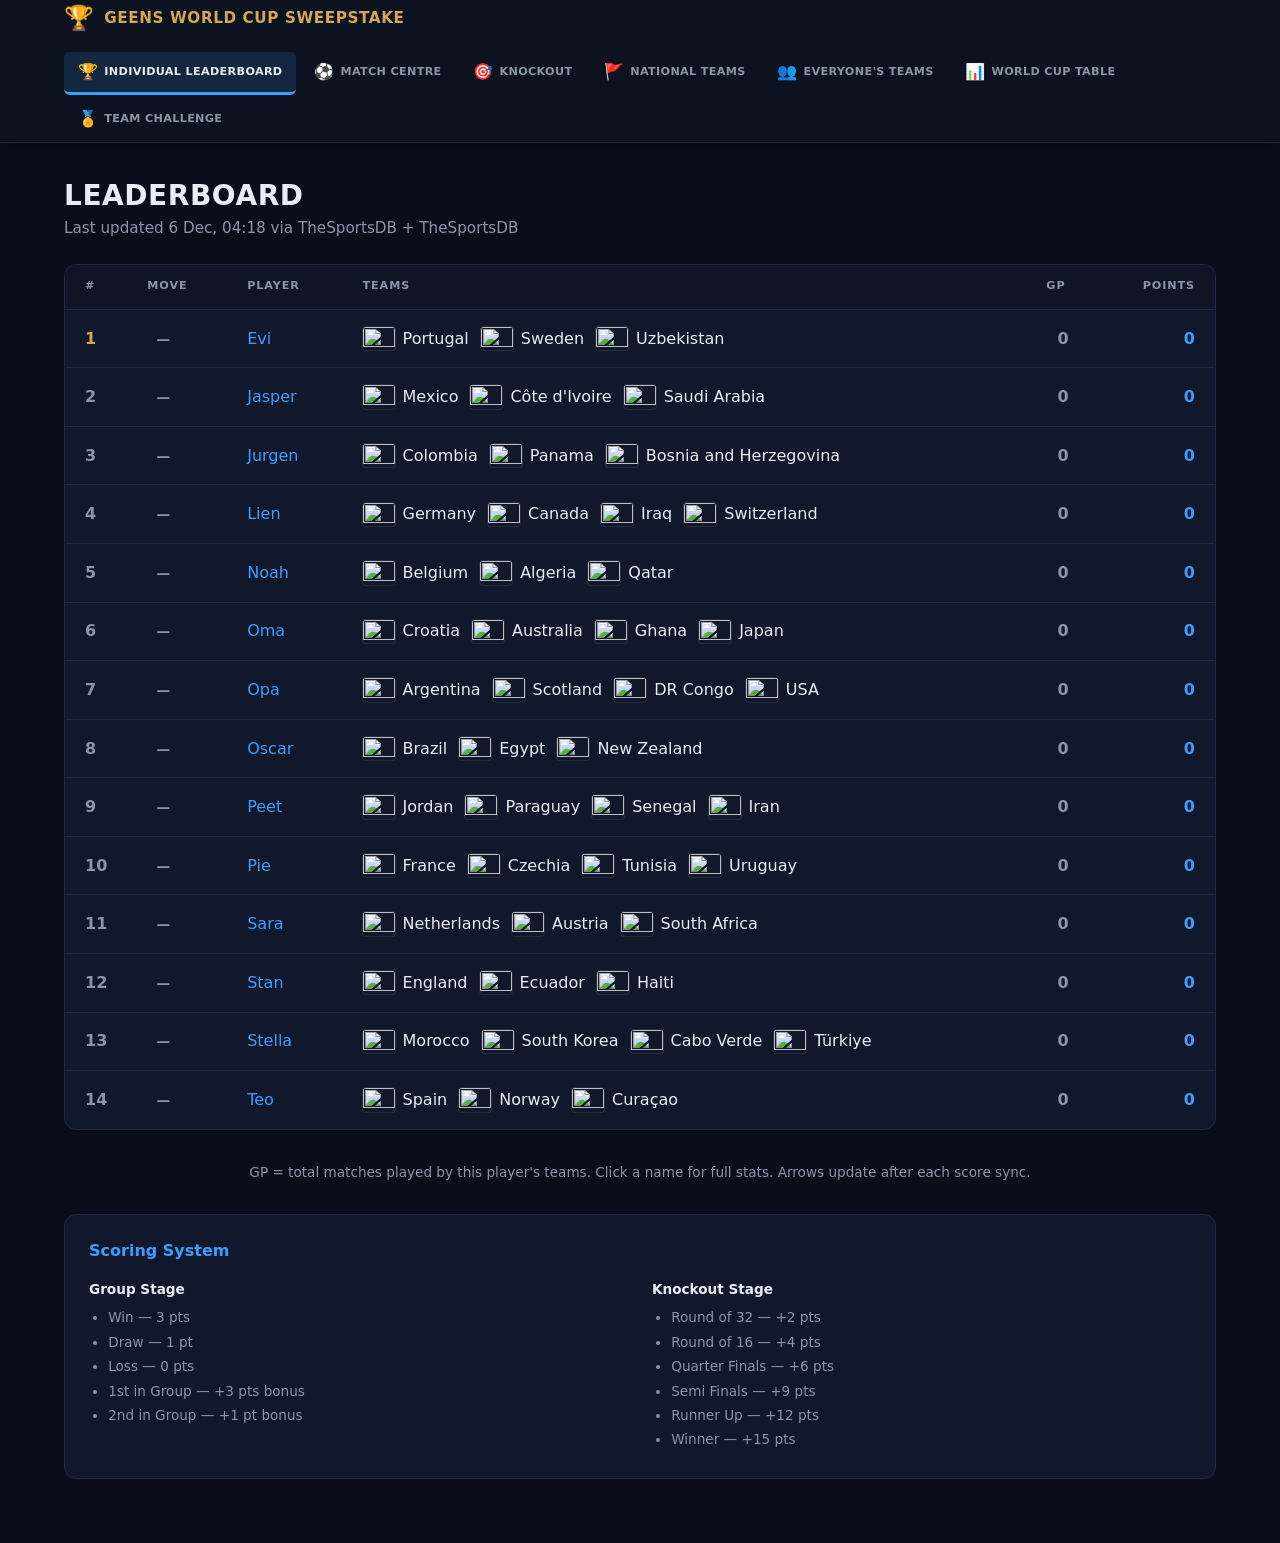
==== index.html @ fc79aab4 "Add files via upload" ====
<!DOCTYPE html>
<html lang="en">
<head>
  <meta charset="UTF-8" />
  <meta http-equiv="refresh" content="0; url=leaderboard.html" />
  <title>Geens World Cup Sweepstake</title>
  <script>window.location.replace('leaderboard.html');</script>
</head>
<body></body>
</html>
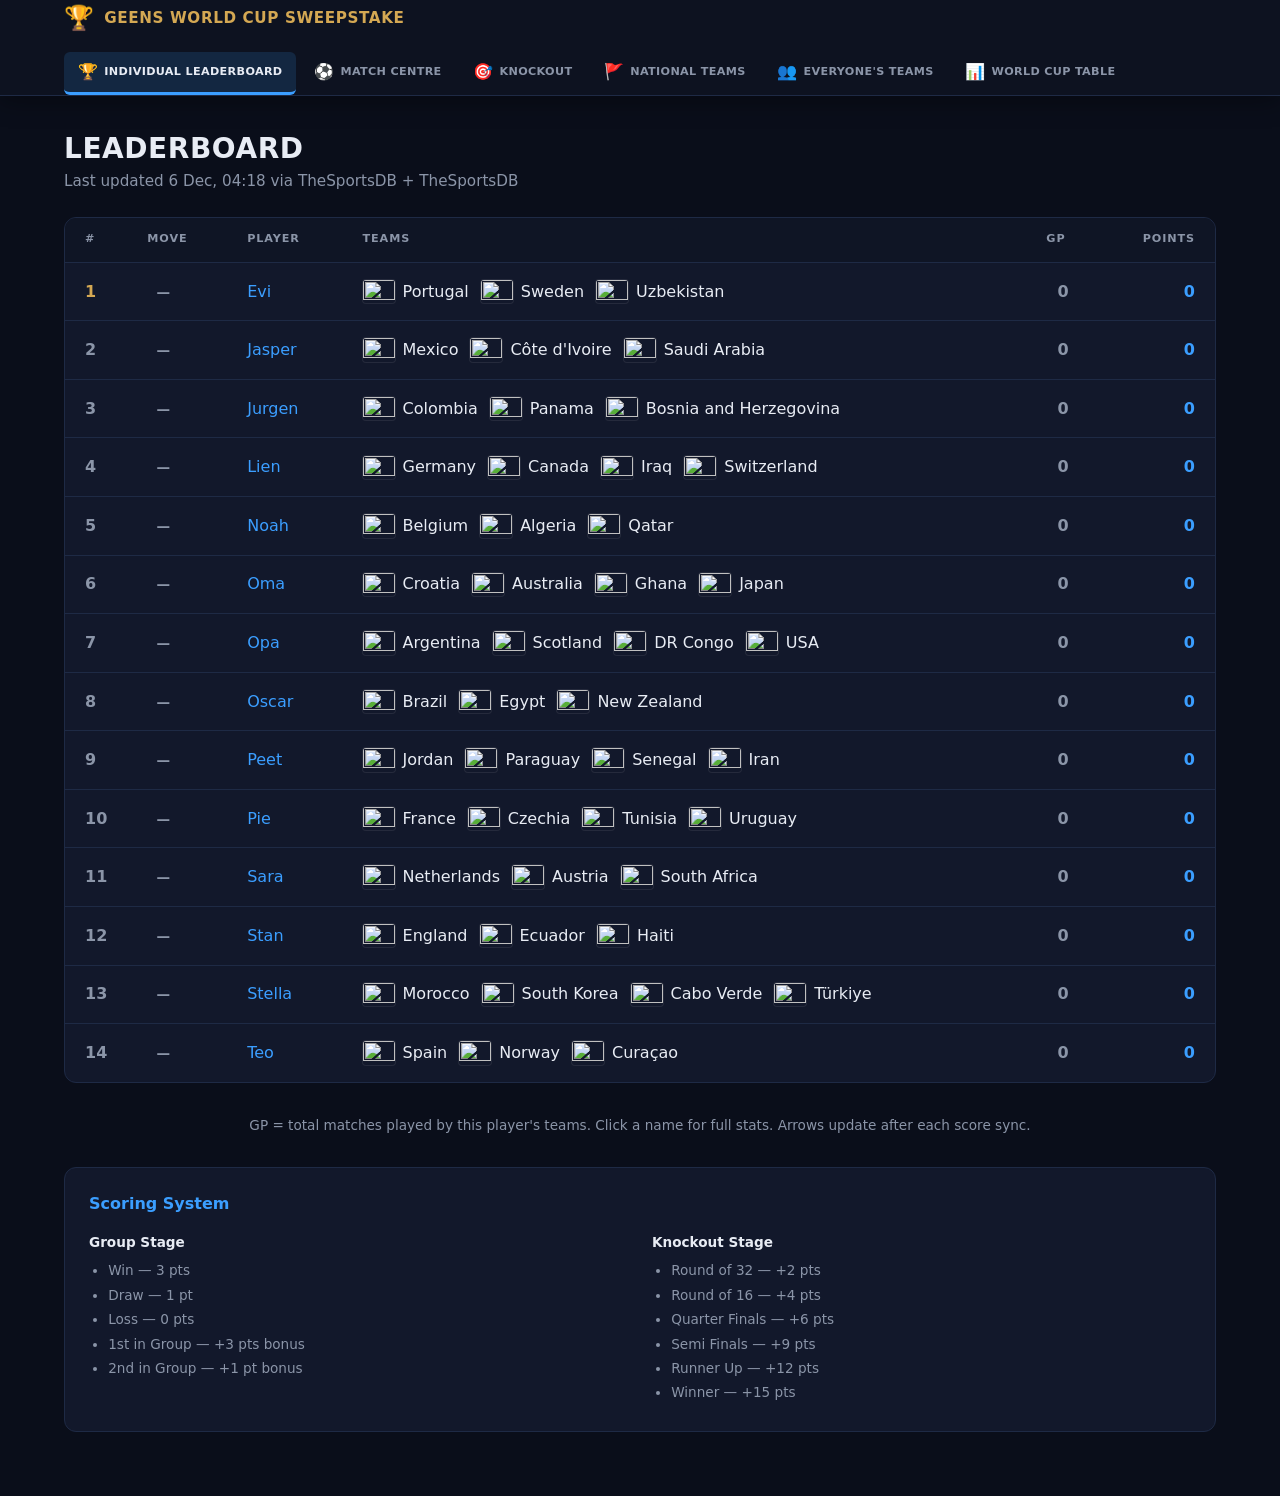
==== commit 06528132: "Update index.html" ====
--- a/index.html
+++ b/index.html
@@ -3,7 +3,7 @@
 <head>
   <meta charset="UTF-8" />
   <meta http-equiv="refresh" content="0; url=leaderboard.html" />
-  <title>Geens World Cup Sweepstake</title>
+  <title>MCW World Cup Sweepstake</title>
   <script>window.location.replace('leaderboard.html');</script>
 </head>
 <body></body>
